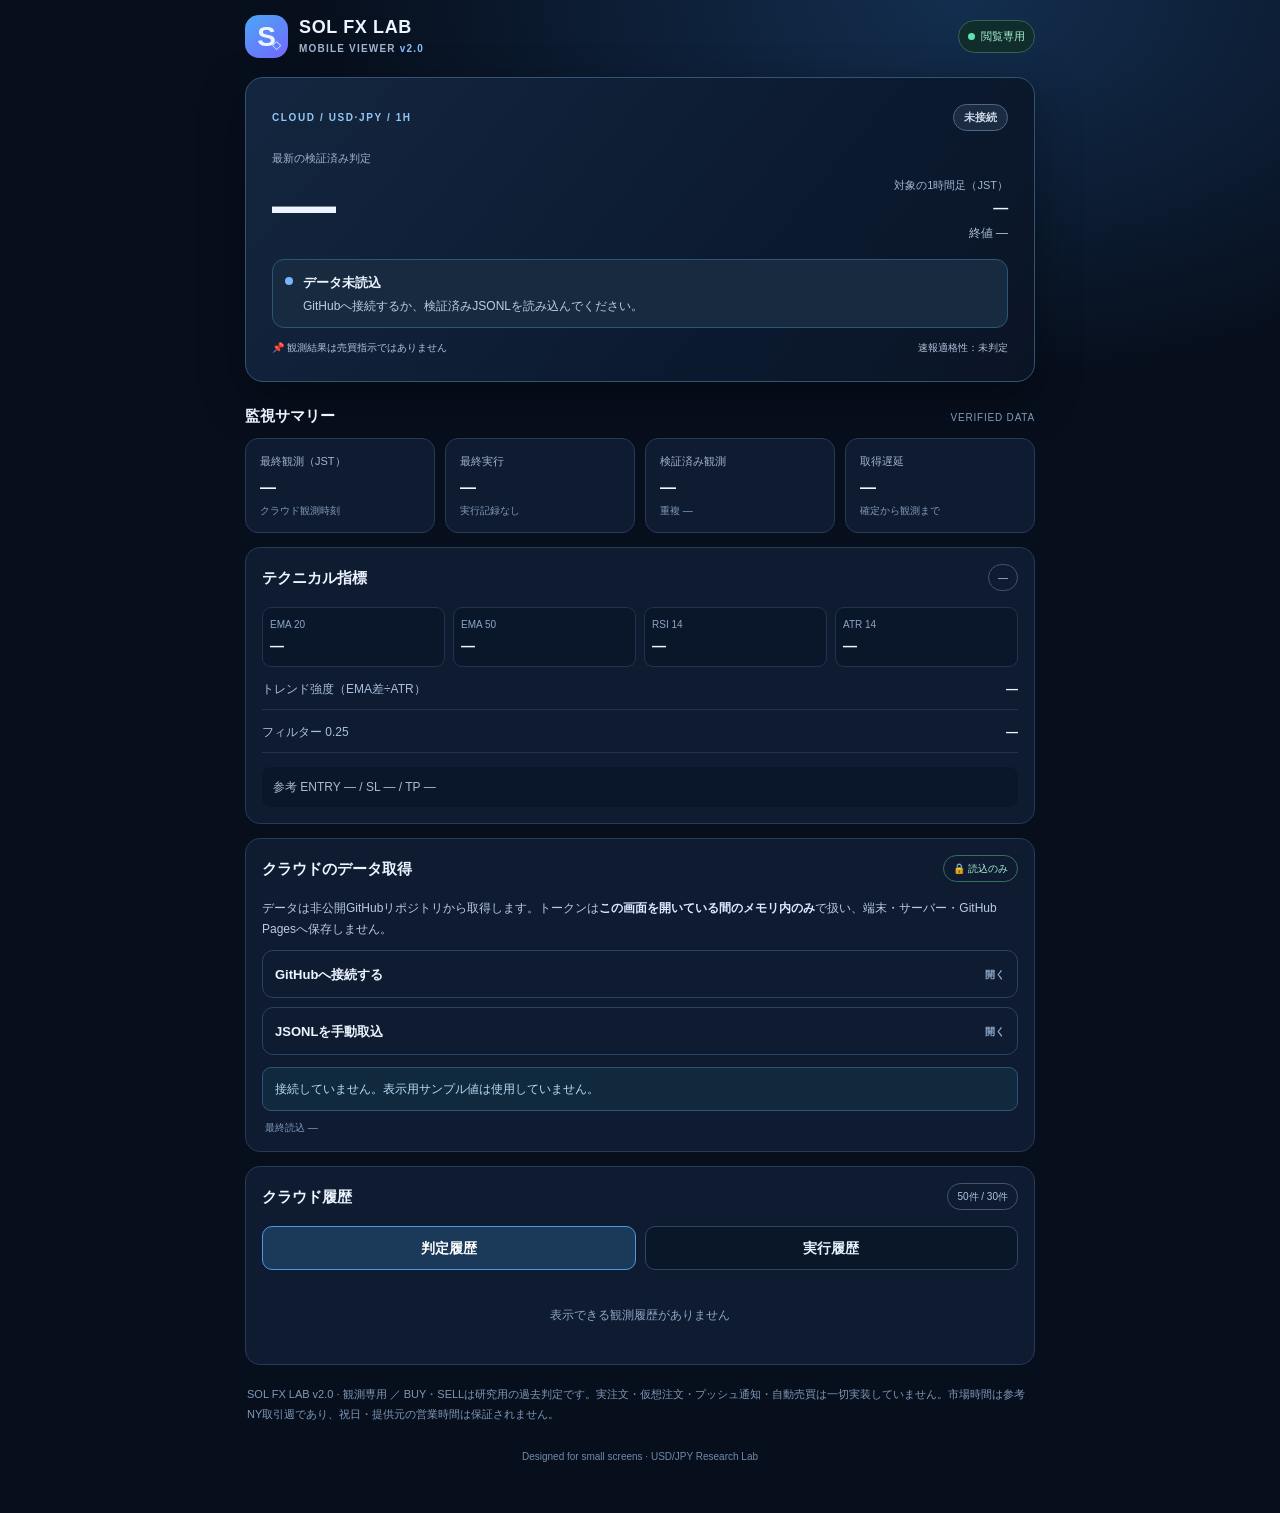
==== index.html @ 7c7ed882 "Add files via upload" ====
<!doctype html>
<html lang="ja">
<head>
  <meta charset="utf-8">
  <meta name="viewport" content="width=device-width,initial-scale=1,viewport-fit=cover">
  <meta name="color-scheme" content="dark">
  <meta name="theme-color" content="#091323">
  <meta name="description" content="SOL FX LABの検証済みUSD/JPY観測ログをスマートフォンから安全に参照する読み取り専用ビューア。">
  <meta name="referrer" content="no-referrer">
  <meta http-equiv="Content-Security-Policy" content="default-src 'none'; script-src 'self'; style-src 'self'; img-src 'self' data:; font-src 'self'; connect-src https://api.github.com; manifest-src 'self'; worker-src 'self'; base-uri 'none'; form-action 'none'; object-src 'none'">
  <meta name="apple-mobile-web-app-capable" content="yes">
  <meta name="apple-mobile-web-app-status-bar-style" content="black-translucent">
  <meta name="apple-mobile-web-app-title" content="SOL FX LAB">
  <link rel="manifest" href="./manifest.webmanifest">
  <link rel="icon" type="image/png" sizes="192x192" href="./icon-192.png">
  <link rel="apple-touch-icon" href="./icon-192.png">
  <link rel="stylesheet" href="./styles.css">
  <title>SOL FX LAB | Mobile v2.0</title>
  <script defer src="./app.js"></script>
</head>
<body>
  <div class="shell">
    <header class="topbar">
      <div class="brand"><div class="brand-mark">S<span>◇</span></div><div><h1>SOL FX LAB</h1><p>MOBILE VIEWER <span class="vnum">v2.0</span></p></div></div>
      <span class="readonly"><i></i>閲覧専用</span>
    </header>

    <main>
      <section class="headline" aria-label="現在のクラウド監視状態">
        <div class="headline-top"><span class="eyebrow">CLOUD / USD·JPY / 1H</span><span id="connectionChip" class="chip offline">未接続</span></div>
        <div class="headline-main"><div><p class="muted">最新の検証済み判定</p><p id="heroSignal" class="hero-signal">—</p></div><div class="hero-meta"><p class="muted">対象の1時間足（JST）</p><strong id="heroCandle">—</strong><p id="heroClose" class="submeta">終値 —</p></div></div>
        <div id="freshness" role="status" aria-live="polite" class="freshness empty"><span id="freshnessDot" class="dot"></span><div><strong id="freshnessTitle">データ未読込</strong><p id="freshnessText">GitHubへ接続するか、検証済みJSONLを読み込んでください。</p></div></div>
        <div class="headline-footer"><span>📌 観測結果は売買指示ではありません</span><span id="alertEligibility">速報適格性：未判定</span></div>
      </section>

      <div class="section-title"><h2>監視サマリー</h2><span>VERIFIED DATA</span></div>
      <section class="metric-grid" aria-label="監視サマリー">
        <article class="metric"><span>最終観測（JST）</span><strong id="lastObserved">—</strong><small>クラウド観測時刻</small></article>
        <article class="metric"><span>最終実行</span><strong id="lastStatus">—</strong><small id="lastRunTime">実行記録なし</small></article>
        <article class="metric"><span>検証済み観測</span><strong id="obsCount">—</strong><small id="dupCount">重複 —</small></article>
        <article class="metric"><span>取得遅延</span><strong id="barDelay">—</strong><small id="delayCaption">確定から観測まで</small></article>
      </section>

      <section class="tech-card" aria-label="テクニカル指標">
        <div class="card-head"><h2>テクニカル指標</h2><span id="techQuality" class="pill">—</span></div>
        <div class="tech-grid"><div><label>EMA 20</label><strong id="ema20">—</strong></div><div><label>EMA 50</label><strong id="ema50">—</strong></div><div><label>RSI 14</label><strong id="rsi14">—</strong></div><div><label>ATR 14</label><strong id="atr14">—</strong></div></div>
        <div class="indicator-line"><span>トレンド強度（EMA差÷ATR）</span><strong id="strength">—</strong></div>
        <div class="indicator-line"><span>フィルター 0.25</span><strong id="filter">—</strong></div>
        <div class="trade-refs" id="tradeRefs">参考 ENTRY — / SL — / TP —</div>
      </section>

      <section class="settings-card" aria-label="クラウドとの接続">
        <div class="card-head"><h2>クラウドのデータ取得</h2><span class="pill safe">🔒 読込のみ</span></div>
        <p class="settings-lead">データは非公開GitHubリポジトリから取得します。トークンは<strong>この画面を開いている間のメモリ内のみ</strong>で扱い、端末・サーバー・GitHub Pagesへ保存しません。</p>
        <details id="connectionDetails"><summary>GitHubへ接続する <span>開く</span></summary>
          <div class="settings-body">
            <div class="repo-row"><div><label for="repoOwner">オーナー</label><input id="repoOwner" autocapitalize="off" spellcheck="false" autocomplete="off" value="kuwa-workout" maxlength="80"></div><div><label for="repoName">リポジトリ</label><input id="repoName" autocapitalize="off" spellcheck="false" autocomplete="off" value="SOL-FX-LAB" maxlength="100"></div></div>
            <label for="githubToken">Fine-grained PAT（Contents: Read-only）</label>
            <input type="password" id="githubToken" placeholder="github_pat_…" autocomplete="off" autocapitalize="off" spellcheck="false" data-lpignore="true">
            <div class="button-row"><button id="connectBtn" class="primary" type="button">🔄 接続して読込</button><button id="refreshBtn" type="button" disabled>再取得</button><button id="disconnectBtn" type="button" disabled>切断</button></div>
            <label class="checkline"><input type="checkbox" id="autoRefresh"> <span>画面表示中だけ5分ごとに更新（任意）</span></label>
            <p class="micro">認証後は入力欄を空にします。画面を閉じるとトークンを破棄します。認証エラー時は再入力が必要です。</p>
          </div>
        </details>
        <details id="importDetails"><summary>JSONLを手動取込 <span>開く</span></summary><div class="settings-body">
          <p class="micro">GitHubの <code>data/observations_verified.jsonl</code> と <code>data/runs_verified.jsonl</code> を保存して選択。トークン不要。両方揃うと検証・表示します。</p>
          <label class="file-label">📁 観測履歴を選択<input type="file" id="obsFile" accept=".jsonl,.txt,application/json,text/plain"></label>
          <label class="file-label">📁 実行履歴を選択<input type="file" id="runsFile" accept=".jsonl,.txt,application/json,text/plain"></label>
          <p id="manualState" class="micro">ファイル未選択</p>
        </div></details>
        <div class="connection-status" role="status" aria-live="polite" id="message">接続していません。表示用サンプル値は使用していません。</div>
        <p id="loadedAt" class="last-load">最終読込 —</p>
      </section>

      <section class="history-card" aria-label="確認履歴">
        <div class="card-head"><h2>クラウド履歴</h2><span class="pill">50件 / 30件</span></div>
        <div class="tabs" role="tablist" aria-label="履歴の切替"><button id="tabObs" role="tab" aria-selected="true" aria-controls="panelObs" class="selected" type="button">判定履歴</button><button id="tabRuns" role="tab" aria-selected="false" aria-controls="panelRuns" type="button">実行履歴</button></div>
        <div id="panelObs" class="history-list" role="tabpanel" aria-labelledby="tabObs"><div class="empty-history">観測履歴はまだありません</div></div>
        <div id="panelRuns" class="history-list" role="tabpanel" aria-labelledby="tabRuns" hidden><div class="empty-history">実行履歴はまだありません</div></div>
      </section>
      <p class="legal">SOL FX LAB v2.0 · 観測専用 ／ BUY・SELLは研究用の過去判定です。実注文・仮想注文・プッシュ通知・自動売買は一切実装していません。市場時間は参考NY取引週であり、祝日・提供元の営業時間は保証されません。</p>
    </main>
    <footer>Designed for small screens · USD/JPY Research Lab</footer>
  </div>
</body>
</html>
---- styles.css ----
:root{--bg:#070f1d;--panel:#0e1b30;--panel2:#0a172a;--line:#253b59;--text:#ecf4ff;--muted:#a1b3ce;--blue:#79b4ff;--green:#60e1b1;--red:#ff7c91;--amber:#f8cf75}
*{box-sizing:border-box}html{scroll-behavior:smooth}body{margin:0;background:radial-gradient(ellipse 50% 25% at 75% 0%,#132e4f 0%,transparent 100%),var(--bg);color:var(--text);font-family:-apple-system,BlinkMacSystemFont,"Segoe UI","Hiragino Kaku Gothic ProN",Meiryo,sans-serif;font-size:14px;line-height:1.5;-webkit-text-size-adjust:100%}
button,input{font:inherit}button{touch-action:manipulation}button:focus-visible,input:focus-visible,summary:focus-visible{outline:2px solid var(--blue);outline-offset:3px}
.shell{max-width:850px;min-height:100vh;margin:auto;padding:0 16px calc(20px + env(safe-area-inset-bottom))}.topbar{display:flex;align-items:center;justify-content:space-between;gap:8px;padding:calc(15px + env(safe-area-inset-top)) 0 19px}.brand{display:flex;align-items:center;gap:11px;min-width:0}.brand-mark{position:relative;flex-shrink:0;display:grid;place-items:center;background:linear-gradient(145deg,#4ca7f6,#7367ff);border-radius:14px;width:43px;height:43px;font-size:28px;font-weight:900}.brand-mark span{font-size:9px;position:absolute;right:7px;bottom:5px;color:#baffff}.brand h1{font-size:18px;letter-spacing:.035em;line-height:1.2;margin:0}.brand p{font-size:10px;letter-spacing:.12em;font-weight:700;color:var(--muted);margin:3px 0 0}.vnum{color:#87bdff}.readonly{font-size:11px;padding:7px 9px;border-radius:99px;border:1px solid #356355;background:#102c2b;color:#a6f0d2;white-space:nowrap}.readonly i{display:inline-block;width:7px;height:7px;background:var(--green);border-radius:50%;margin-right:6px}
.headline{border-radius:18px;border:1px solid #315475;padding:20px;background:linear-gradient(130deg,#14263f 0%,#0b1a30 63%,#0b1425 100%);box-shadow:0 16px 48px #0005}.headline-top{display:flex;align-items:center;justify-content:space-between;gap:8px}.eyebrow{font-size:10px;color:#95c6f3;letter-spacing:.16em;font-weight:800}.chip{font-size:11px;padding:4px 10px;border:1px solid;border-radius:100px;font-weight:750}.chip.offline{color:#d0d9e8;border-color:#516682;background:#1a2b42}.chip.ok{color:#a5f3d3;border-color:#2a8668;background:#123a34}.chip.warn{color:#ffdc9b;border-color:#93733d;background:#3c3020}.headline-main{display:flex;align-items:flex-end;justify-content:space-between;gap:10px;padding:19px 0 17px}.muted{font-size:11px;color:var(--muted);margin:0 0 4px}.hero-signal{font-size:48px;line-height:1.12;font-weight:850;letter-spacing:-.04em;margin:0}.hero-signal.sell{color:var(--red)}.hero-signal.buy{color:var(--green)}.hero-signal.wait{color:var(--amber)}.hero-meta{text-align:right;max-width:56%}.hero-meta strong{font-size:15px;letter-spacing:-.02em;overflow-wrap:anywhere}.submeta{font-size:12px;color:#adc1d8;margin:4px 0 0}.freshness{display:flex;gap:10px;padding:12px 12px;background:#122b3b;border:1px solid #285875;border-radius:12px;align-items:flex-start}.freshness strong{font-size:13px}.freshness p{font-size:12px;color:#b9cfe1;margin:4px 0 0;line-height:1.55;overflow-wrap:anywhere}.freshness.warn{background:#352a1c;border-color:#805d29}.freshness.warn p{color:#f8deb1}.freshness.bad{background:#40232b;border-color:#874252}.freshness.bad p{color:#ffd1d5}.freshness.empty{background:#182a3f}.dot{margin-top:5px;width:8px;height:8px;border-radius:50%;background:var(--blue);flex:0 0 auto}.freshness.warn .dot{background:var(--amber)}.freshness.bad .dot{background:var(--red)}.freshness.ok .dot{background:var(--green)}.headline-footer{display:flex;justify-content:space-between;gap:10px;flex-wrap:wrap;color:#b2c3dc;font-size:10px;padding-top:12px}
.section-title{display:flex;align-items:baseline;justify-content:space-between;margin:23px 0 10px}.section-title h2,.card-head h2{font-size:15px;margin:0;font-weight:800}.section-title span{font-size:10px;letter-spacing:.08em;color:#839ab8}.metric-grid{display:grid;grid-template-columns:repeat(2,minmax(0,1fr));gap:10px}.metric{border:1px solid var(--line);border-radius:13px;background:var(--panel);padding:14px;min-width:0}.metric span{display:block;color:var(--muted);font-size:11px}.metric strong{display:block;font-size:17px;letter-spacing:-.035em;overflow-wrap:anywhere;margin:7px 0 3px}.metric small{color:#849bbb;font-size:10px;display:block;overflow-wrap:anywhere}
.tech-card,.settings-card,.history-card{border:1px solid var(--line);background:var(--panel);border-radius:15px;padding:16px;margin-top:14px}.card-head{display:flex;align-items:center;justify-content:space-between;gap:10px;margin-bottom:16px}.pill{font-size:10px;border-radius:100px;border:1px solid #425671;color:#adc3df;padding:5px 9px}.pill.safe{color:#a4f0d4;border-color:#32725f}.tech-grid{display:grid;grid-template-columns:repeat(4,minmax(0,1fr));gap:8px}.tech-grid>div{background:var(--panel2);border:1px solid #1e3450;padding:9px 7px;border-radius:9px;min-width:0}.tech-grid label{display:block;font-size:10px;color:#8ca4c4}.tech-grid strong{display:block;font-size:14px;letter-spacing:-.04em;margin-top:4px;overflow-wrap:anywhere}.indicator-line{display:flex;justify-content:space-between;gap:10px;border-bottom:1px solid #1d334f;font-size:12px;padding:13px 0 11px}.indicator-line span{color:#aac0dd}.trade-refs{background:#0a172a;color:#acbbd0;border-radius:9px;margin-top:14px;padding:11px;font-size:12px;overflow-wrap:anywhere}
.settings-lead{font-size:12px;color:#bacbe2;line-height:1.75;margin:0 0 10px}.settings-lead strong{color:#dceaff}details{border:1px solid #284363;border-radius:11px;margin-top:9px;overflow:hidden}summary{list-style:none;cursor:pointer;display:flex;align-items:center;justify-content:space-between;padding:13px 12px;font-size:13px;font-weight:750;min-height:46px}summary::-webkit-details-marker{display:none}summary span{font-size:10px;color:#91add0}details[open] summary{border-bottom:1px solid #284363}.settings-body{padding:13px 12px 17px}.settings-body>label,.repo-row label{color:#b5c8e5;font-size:12px;display:block;margin:7px 0 5px}.repo-row{display:grid;grid-template-columns:1fr 1fr;gap:8px}.repo-row>div{min-width:0}input:not([type=file]):not([type=checkbox]){min-width:0;width:100%;border-radius:9px;border:1px solid #345474;background:#091629;color:#edf5ff;min-height:44px;padding:10px 11px;outline:none}input::placeholder{color:#657e9f}.button-row{display:flex;gap:8px;flex-wrap:wrap;margin-top:12px}button{min-height:44px;background:#1c3554;color:#e8f2ff;border:1px solid #426181;border-radius:10px;font-weight:750;padding:9px 12px}button.primary{background:linear-gradient(120deg,#329be8,#6a6bf1);border:0;flex:1}button:disabled{opacity:.35}.checkline{display:flex!important;align-items:center;gap:8px;cursor:pointer;padding:9px 0;margin:5px 0!important}.checkline input{width:20px;height:20px;accent-color:#4a9efa}.micro{font-size:11px;color:#94aac7;line-height:1.6;margin:8px 0}.micro code{color:#c2d7f0;overflow-wrap:anywhere}.file-label{display:flex!important;align-items:center;justify-content:center;background:#193150;border:1px solid #345477;border-radius:10px;min-height:46px;color:#dfedff!important;cursor:pointer;font-weight:700;margin:7px 0!important}.file-label input{position:absolute;width:1px;height:1px;opacity:0;overflow:hidden}.connection-status{margin-top:12px;padding:12px;background:#10293c;border:1px solid #305477;border-radius:9px;color:#b8dcf6;overflow-wrap:anywhere;font-size:12px}.connection-status.bad{background:#402731;border-color:#925068;color:#ffced6}.last-load{font-size:10px;color:#819aba;margin:9px 3px 0}
.tabs{display:flex;gap:9px;margin-bottom:12px}.tabs button{flex:1;background:#0a1729;border-color:#2c4666}.tabs button.selected{color:#fff;border-color:#4b99e2;background:#1b3a5a}.history-list[hidden]{display:none}.history-list{display:grid;gap:9px}.history-item{border-radius:10px;border:1px solid #294260;background:#0a1729;padding:11px 12px}.history-line{display:flex;align-items:center;justify-content:space-between;gap:8px}.history-line time{font-size:12px;font-weight:750}.signal-badge{border-radius:100px;padding:3px 9px;font-size:11px;border:1px solid #465268}.signal-badge.buy{color:#8ff1c4;border-color:#2a725c;background:#103a31}.signal-badge.sell{color:#ffa9af;border-color:#744355;background:#39242f}.signal-badge.wait{color:#ffe2a0;border-color:#7a643b;background:#352d20}.history-item .row-note{font-size:11px;color:#93aac9;margin:7px 0 0;overflow-wrap:anywhere}.history-item .row-extra{font-size:12px;color:#c5d5e8;margin:6px 0 0}.empty-history{font-size:12px;color:#8ea6c4;text-align:center;padding:24px 8px}.legal{font-size:11px;color:#7f98b7;line-height:1.75;margin:20px 2px 0}footer{padding:25px 0 9px;font-size:10px;color:#6f8aaa;text-align:center}
@media(max-width:390px){.shell{padding-left:12px;padding-right:12px}.headline{padding:16px}.hero-signal{font-size:43px}.tech-grid{grid-template-columns:repeat(2,minmax(0,1fr))}.brand h1{font-size:17px}.metric strong{font-size:15px}.headline-footer{display:block}.headline-footer span{display:block;margin-top:2px}}
@media(min-width:680px){.shell{padding:0 30px 40px}.headline{padding:26px}.hero-signal{font-size:64px}.metric-grid{grid-template-columns:repeat(4,minmax(0,1fr))}.metric strong{font-size:16px}}
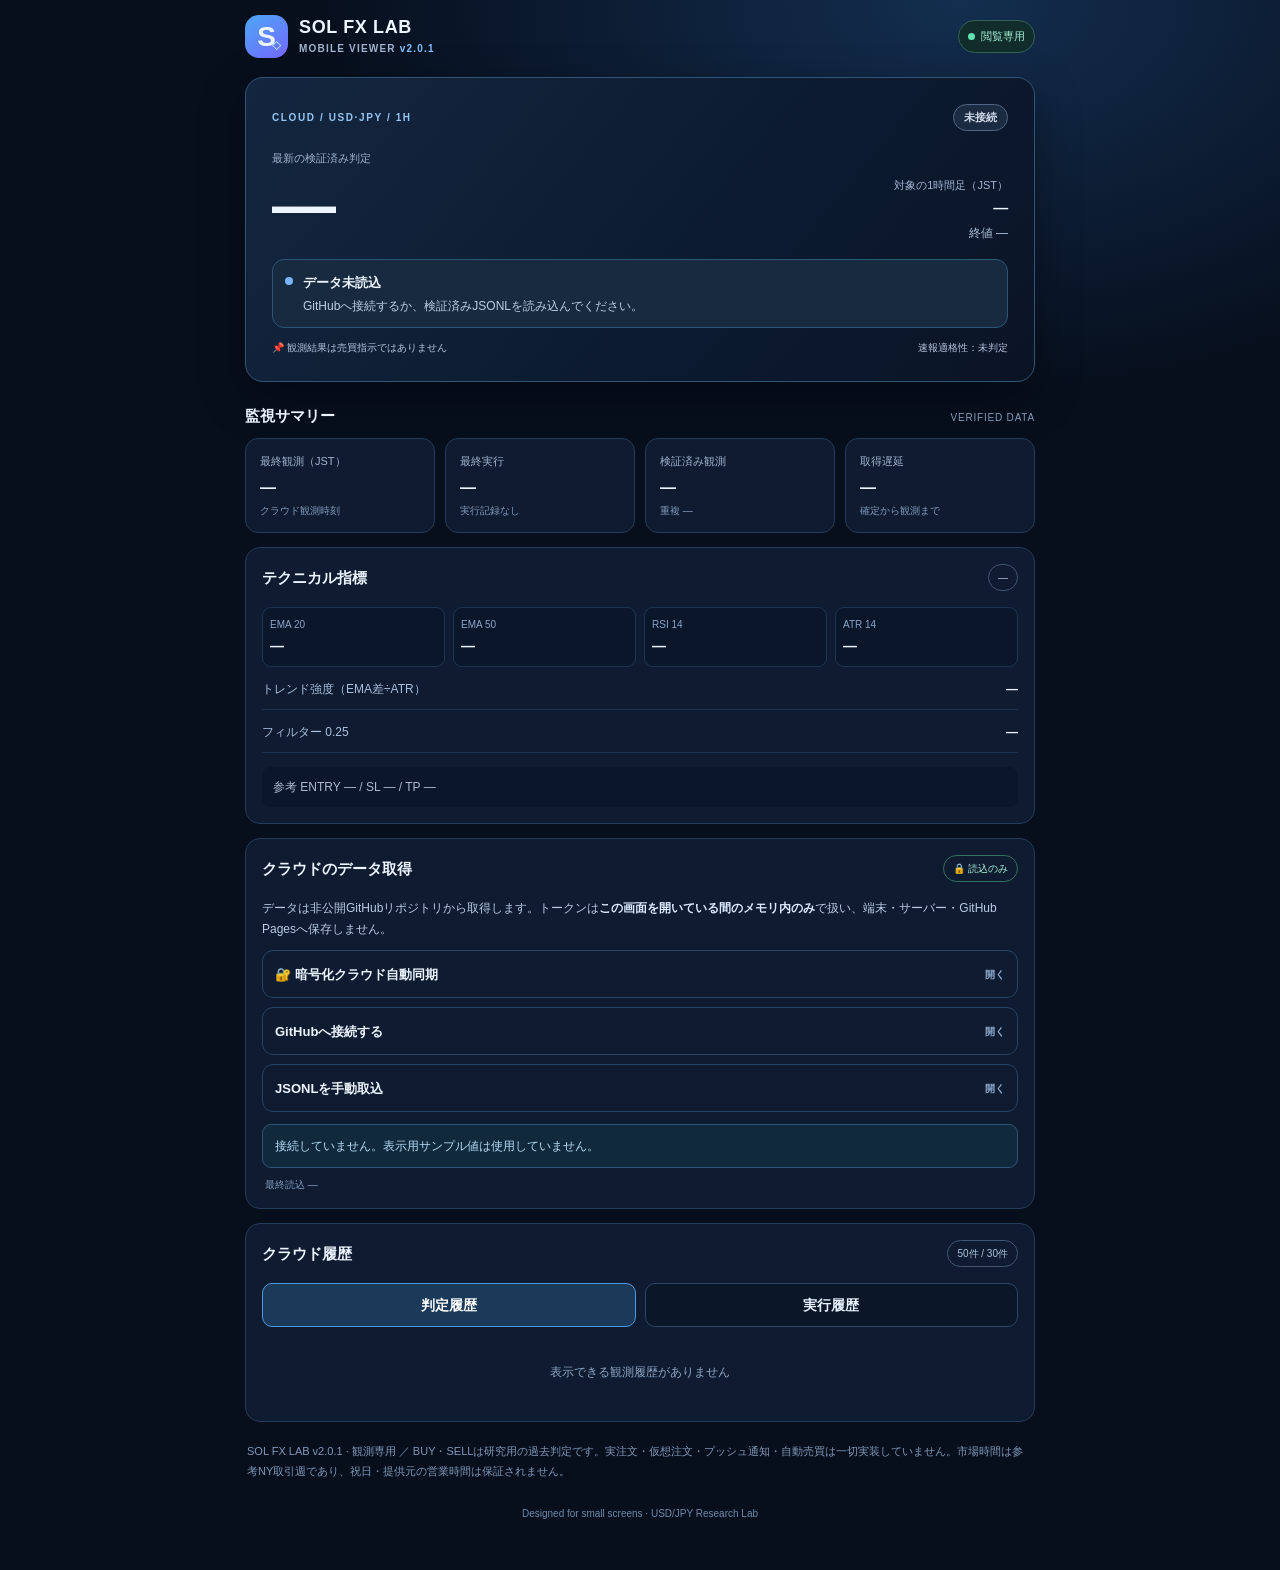
==== commit 45e19057: "Add files via upload" ====
--- a/index.html
+++ b/index.html
@@ -7,7 +7,7 @@
   <meta name="theme-color" content="#091323">
   <meta name="description" content="SOL FX LABの検証済みUSD/JPY観測ログをスマートフォンから安全に参照する読み取り専用ビューア。">
   <meta name="referrer" content="no-referrer">
-  <meta http-equiv="Content-Security-Policy" content="default-src 'none'; script-src 'self'; style-src 'self'; img-src 'self' data:; font-src 'self'; connect-src https://api.github.com; manifest-src 'self'; worker-src 'self'; base-uri 'none'; form-action 'none'; object-src 'none'">
+  <meta http-equiv="Content-Security-Policy" content="default-src 'none'; script-src 'self'; style-src 'self'; img-src 'self' data:; font-src 'self'; connect-src https://api.github.com 'self'; manifest-src 'self'; worker-src 'self'; base-uri 'none'; form-action 'none'; object-src 'none'">
   <meta name="apple-mobile-web-app-capable" content="yes">
   <meta name="apple-mobile-web-app-status-bar-style" content="black-translucent">
   <meta name="apple-mobile-web-app-title" content="SOL FX LAB">
@@ -15,13 +15,13 @@
   <link rel="icon" type="image/png" sizes="192x192" href="./icon-192.png">
   <link rel="apple-touch-icon" href="./icon-192.png">
   <link rel="stylesheet" href="./styles.css">
-  <title>SOL FX LAB | Mobile v2.0</title>
+  <title>SOL FX LAB | Mobile v2.0.1</title>
   <script defer src="./app.js"></script>
 </head>
 <body>
   <div class="shell">
     <header class="topbar">
-      <div class="brand"><div class="brand-mark">S<span>◇</span></div><div><h1>SOL FX LAB</h1><p>MOBILE VIEWER <span class="vnum">v2.0</span></p></div></div>
+      <div class="brand"><div class="brand-mark">S<span>◇</span></div><div><h1>SOL FX LAB</h1><p>MOBILE VIEWER <span class="vnum">v2.0.1</span></p></div></div>
       <span class="readonly"><i></i>閲覧専用</span>
     </header>
 
@@ -52,6 +52,14 @@
       <section class="settings-card" aria-label="クラウドとの接続">
         <div class="card-head"><h2>クラウドのデータ取得</h2><span class="pill safe">🔒 読込のみ</span></div>
         <p class="settings-lead">データは非公開GitHubリポジトリから取得します。トークンは<strong>この画面を開いている間のメモリ内のみ</strong>で扱い、端末・サーバー・GitHub Pagesへ保存しません。</p>
+        <details id="encryptedDetails"><summary>🔐 暗号化クラウド自動同期 <span>開く</span></summary><div class="settings-body">
+          <p class="micro">公開リポジトリには暗号化されたデータのみを置きます。復号用パスフレーズはこの画面のメモリ内だけで使います。GitHub PATは不要です。</p>
+          <label for="syncPassphrase">復号パスフレーズ（32文字以上を推奨）</label>
+          <input type="password" id="syncPassphrase" autocomplete="off" autocapitalize="off" spellcheck="false" placeholder="復号パスフレーズ" data-lpignore="true">
+          <div class="button-row"><button id="encryptedConnectBtn" class="primary" type="button">🔄 暗号化データを取得</button><button id="encryptedDisconnectBtn" type="button">切断・キー破棄</button></div>
+          <label class="checkline"><input type="checkbox" id="encryptedAutoRefresh" checked> <span>表示中に5分ごと同期</span></label>
+          <p class="micro">ページを閉じるとキーを破棄します。iPhoneの画面消灯中は同期しません。復号に失敗した場合は前回表示を保持し、エラーを表示します。</p>
+        </div></details>
         <details id="connectionDetails"><summary>GitHubへ接続する <span>開く</span></summary>
           <div class="settings-body">
             <div class="repo-row"><div><label for="repoOwner">オーナー</label><input id="repoOwner" autocapitalize="off" spellcheck="false" autocomplete="off" value="kuwa-workout" maxlength="80"></div><div><label for="repoName">リポジトリ</label><input id="repoName" autocapitalize="off" spellcheck="false" autocomplete="off" value="SOL-FX-LAB" maxlength="100"></div></div>
@@ -78,7 +86,7 @@
         <div id="panelObs" class="history-list" role="tabpanel" aria-labelledby="tabObs"><div class="empty-history">観測履歴はまだありません</div></div>
         <div id="panelRuns" class="history-list" role="tabpanel" aria-labelledby="tabRuns" hidden><div class="empty-history">実行履歴はまだありません</div></div>
       </section>
-      <p class="legal">SOL FX LAB v2.0 · 観測専用 ／ BUY・SELLは研究用の過去判定です。実注文・仮想注文・プッシュ通知・自動売買は一切実装していません。市場時間は参考NY取引週であり、祝日・提供元の営業時間は保証されません。</p>
+      <p class="legal">SOL FX LAB v2.0.1 · 観測専用 ／ BUY・SELLは研究用の過去判定です。実注文・仮想注文・プッシュ通知・自動売買は一切実装していません。市場時間は参考NY取引週であり、祝日・提供元の営業時間は保証されません。</p>
     </main>
     <footer>Designed for small screens · USD/JPY Research Lab</footer>
   </div>
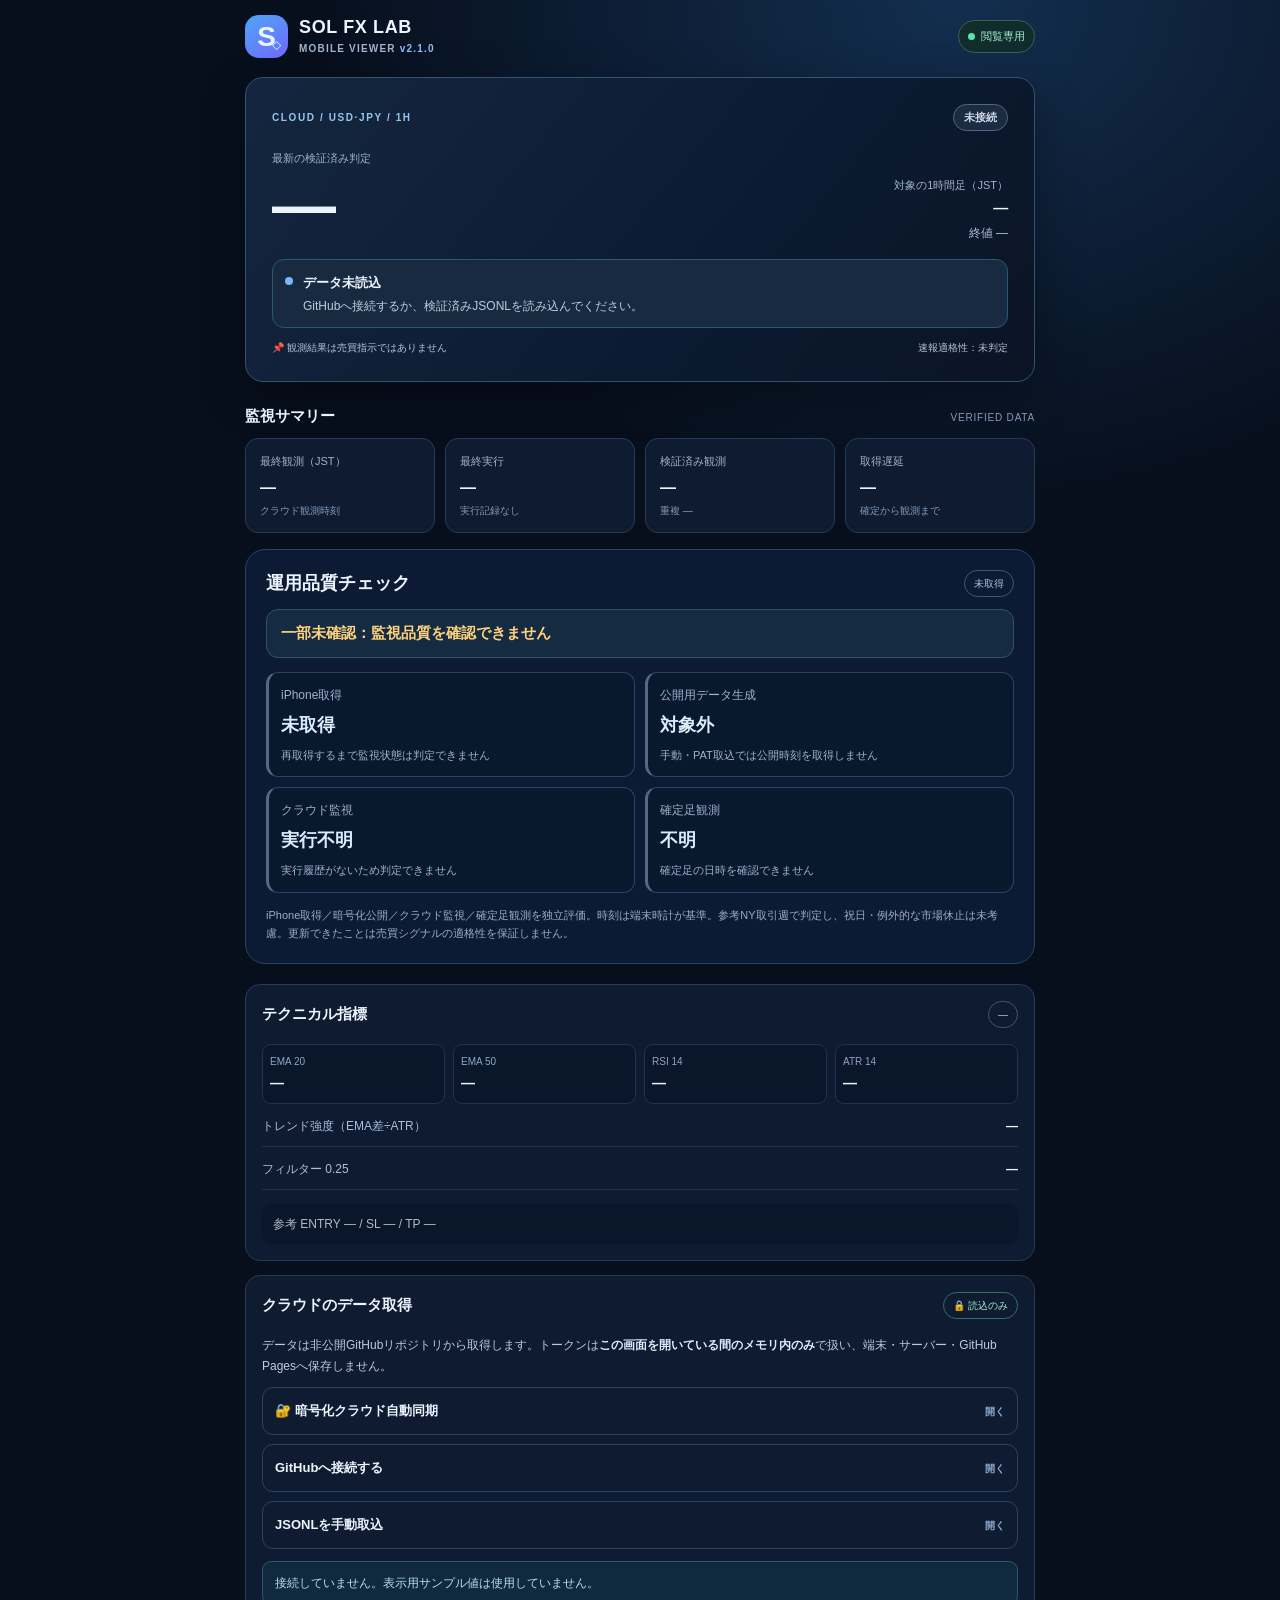
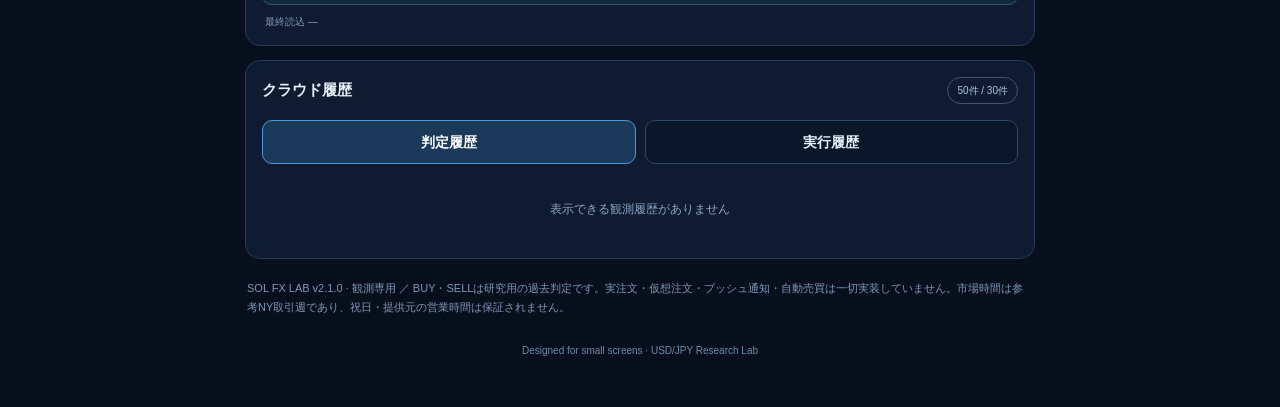
==== commit 260750ed: "Add files via upload SOL FX LAB v2.1.0 - Add Monitoring Quality Dashboard" ====
--- a/index.html
+++ b/index.html
@@ -15,13 +15,15 @@
   <link rel="icon" type="image/png" sizes="192x192" href="./icon-192.png">
   <link rel="apple-touch-icon" href="./icon-192.png">
   <link rel="stylesheet" href="./styles.css">
-  <title>SOL FX LAB | Mobile v2.0.1</title>
+  <link rel="stylesheet" href="./health.css">
+  <title>SOL FX LAB | Mobile v2.1.0</title>
+  <script defer src="./health.js"></script>
   <script defer src="./app.js"></script>
 </head>
 <body>
   <div class="shell">
     <header class="topbar">
-      <div class="brand"><div class="brand-mark">S<span>◇</span></div><div><h1>SOL FX LAB</h1><p>MOBILE VIEWER <span class="vnum">v2.0.1</span></p></div></div>
+      <div class="brand"><div class="brand-mark">S<span>◇</span></div><div><h1>SOL FX LAB</h1><p>MOBILE VIEWER <span class="vnum">v2.1.0</span></p></div></div>
       <span class="readonly"><i></i>閲覧専用</span>
     </header>
 
@@ -39,6 +41,13 @@
         <article class="metric"><span>最終実行</span><strong id="lastStatus">—</strong><small id="lastRunTime">実行記録なし</small></article>
         <article class="metric"><span>検証済み観測</span><strong id="obsCount">—</strong><small id="dupCount">重複 —</small></article>
         <article class="metric"><span>取得遅延</span><strong id="barDelay">—</strong><small id="delayCaption">確定から観測まで</small></article>
+      </section>
+
+      <section class="health-card" aria-label="運用品質ダッシュボード">
+        <div class="card-head"><h2>運用品質チェック</h2><span id="healthCheckedAt" class="pill">未取得</span></div>
+        <p id="healthHeadline" class="health-headline unknown" role="status">情報不足：判定保留</p>
+        <div id="healthGrid" class="health-grid" aria-live="off"></div>
+        <p class="health-disclaimer">iPhone取得／暗号化公開／クラウド監視／確定足観測を独立評価。時刻は端末時計が基準。参考NY取引週で判定し、祝日・例外的な市場休止は未考慮。更新できたことは売買シグナルの適格性を保証しません。</p>
       </section>
 
       <section class="tech-card" aria-label="テクニカル指標">
@@ -86,7 +95,7 @@
         <div id="panelObs" class="history-list" role="tabpanel" aria-labelledby="tabObs"><div class="empty-history">観測履歴はまだありません</div></div>
         <div id="panelRuns" class="history-list" role="tabpanel" aria-labelledby="tabRuns" hidden><div class="empty-history">実行履歴はまだありません</div></div>
       </section>
-      <p class="legal">SOL FX LAB v2.0.1 · 観測専用 ／ BUY・SELLは研究用の過去判定です。実注文・仮想注文・プッシュ通知・自動売買は一切実装していません。市場時間は参考NY取引週であり、祝日・提供元の営業時間は保証されません。</p>
+      <p class="legal">SOL FX LAB v2.1.0 · 観測専用 ／ BUY・SELLは研究用の過去判定です。実注文・仮想注文・プッシュ通知・自動売買は一切実装していません。市場時間は参考NY取引週であり、祝日・提供元の営業時間は保証されません。</p>
     </main>
     <footer>Designed for small screens · USD/JPY Research Lab</footer>
   </div>
--- a/health.css
+++ b/health.css
@@ -0,0 +1,21 @@
+/* SOL FX LAB v2.1 read-only monitoring panel */
+.health-card{background:#0c1b33;border:1px solid #29435f;border-radius:20px;padding:20px;margin:16px 0 20px;color:#ecf5ff}
+.health-card .card-head{display:flex;justify-content:space-between;align-items:center;gap:12px;margin-bottom:12px}
+.health-card .card-head h2{margin:0;font-size:18px}
+.health-headline{margin:0 0 14px;padding:12px 14px;border-radius:12px;border:1px solid #32506e;font-size:15px;font-weight:750;line-height:1.5}
+.health-headline.ok{background:#0b302c;border-color:#25886f;color:#85ead0}
+.health-headline.warn{background:#332a17;border-color:#8b6732;color:#ffd17d}
+.health-headline.bad{background:#38202a;border-color:#a14b60;color:#ffc3cd}
+.health-headline.partial{background:#142b42;color:#ffd17d}
+.health-headline.unknown{background:#142b42;color:#bfcee0}
+.health-grid{display:grid;grid-template-columns:repeat(2,minmax(0,1fr));gap:10px}
+.health-item{display:flex;flex-direction:column;gap:8px;min-width:0;padding:13px 12px;background:#09182c;border:1px solid #2a4463;border-radius:12px}
+.health-item span{font-size:12px;color:#9eb3cf}
+.health-item strong{font-size:18px;overflow-wrap:anywhere;color:#dcecff}
+.health-item small{font-size:11px;line-height:1.5;color:#9eb3cf}
+.health-item.ok{border-left:3px solid #51cda6}
+.health-item.warn{border-left:3px solid #e6b657}
+.health-item.bad{border-left:3px solid #ef7b8d}
+.health-item.off,.health-item.unknown{border-left:3px solid #546983}
+.health-disclaimer{margin:13px 0 0;color:#9aaec9;font-size:11px;line-height:1.7}
+@media(max-width:380px){.health-grid{grid-template-columns:1fr}.health-card{padding:14px}}
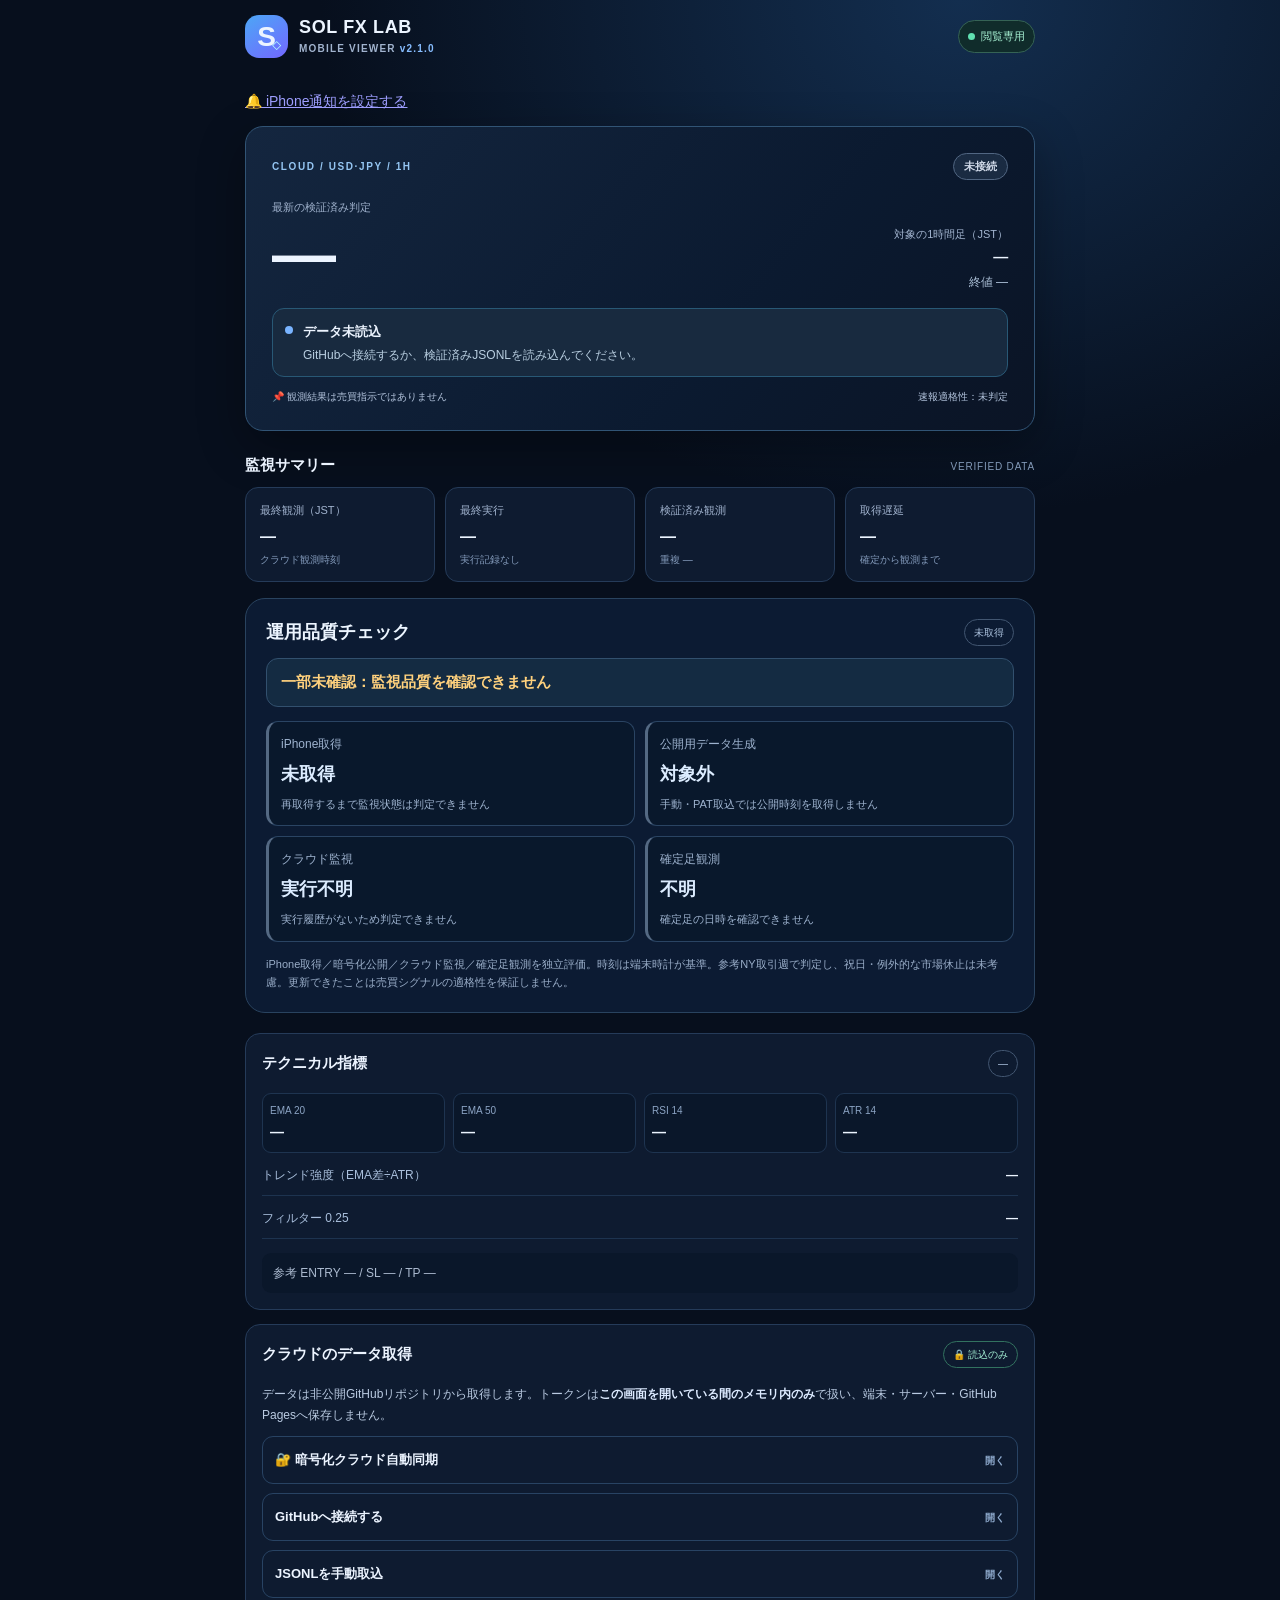
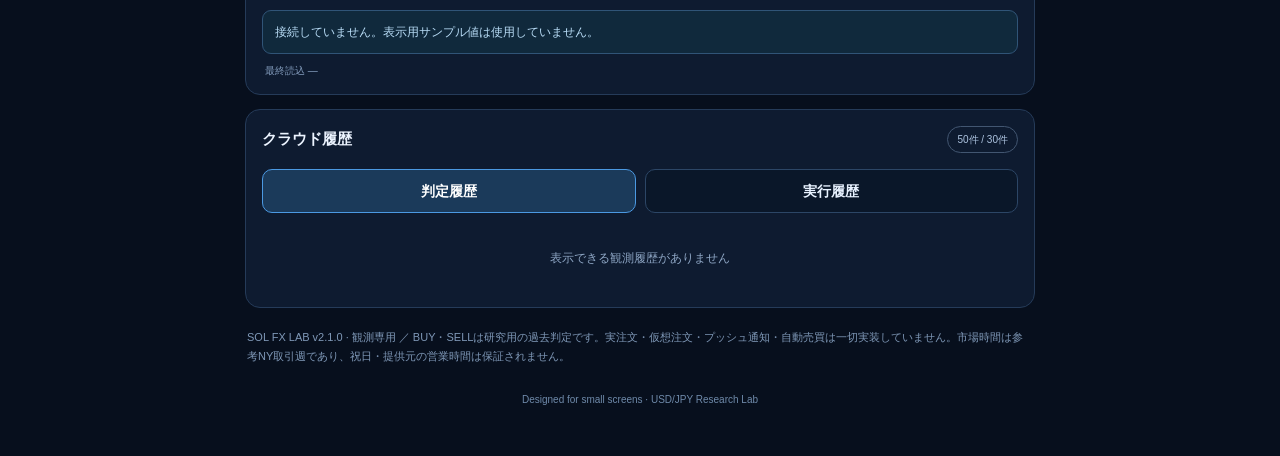
==== commit b1e9365d: "SOL FX LAB v2.4 - Add Push Settings Link" ====
--- a/index.html
+++ b/index.html
@@ -28,6 +28,7 @@
     </header>
 
     <main>
+      <p><a href="./push_setup_v240.html">🔔 iPhone通知を設定する</a></p>
       <section class="headline" aria-label="現在のクラウド監視状態">
         <div class="headline-top"><span class="eyebrow">CLOUD / USD·JPY / 1H</span><span id="connectionChip" class="chip offline">未接続</span></div>
         <div class="headline-main"><div><p class="muted">最新の検証済み判定</p><p id="heroSignal" class="hero-signal">—</p></div><div class="hero-meta"><p class="muted">対象の1時間足（JST）</p><strong id="heroCandle">—</strong><p id="heroClose" class="submeta">終値 —</p></div></div>
